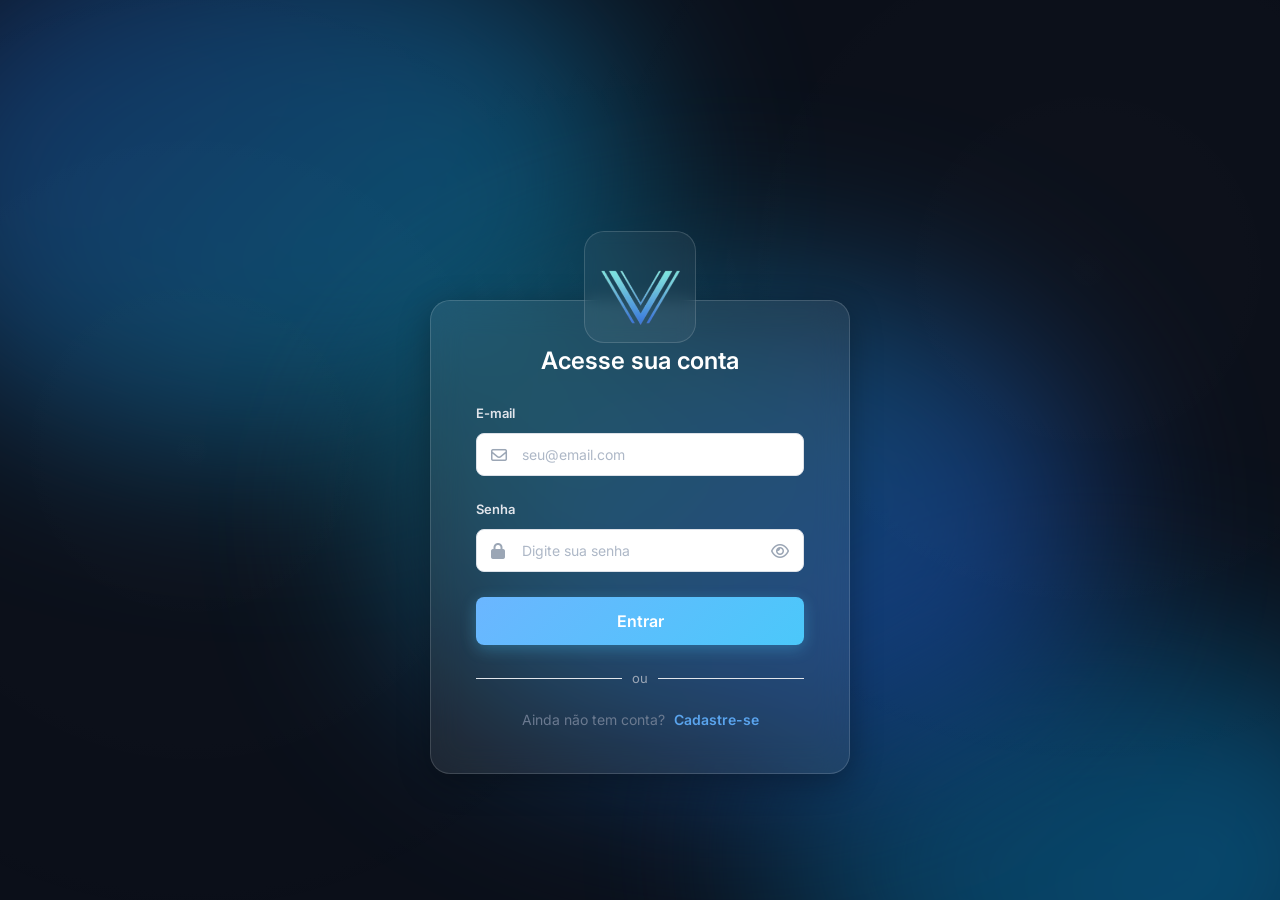
==== frontend/login.html @ cb5699d8 "update index" ====
<!DOCTYPE html>
<html lang="pt-BR">
<head>
    <meta charset="UTF-8">
    <meta name="viewport" content="width=device-width, initial-scale=1.0">
    <title>Vectra - Acesse sua conta</title>
    <link href="https://fonts.googleapis.com/css2?family=Inter:wght@400;500;600;700&display=swap" rel="stylesheet">
    <link rel="stylesheet" href="https://cdnjs.cloudflare.com/ajax/libs/font-awesome/6.4.0/css/all.min.css">
    <link rel="stylesheet" href="login.css">
</head>
<body>
    
    <div class="aurora-bg">
    <div class="aurora-blob blob-1"></div>
    <div class="aurora-blob blob-2"></div>
    <div class="aurora-blob blob-3"></div>
</div>

<div class="dashboard-content">
    </div>

    

    <div class="bg-lines"></div>
<div class="caixa-de-vidro-logo"></div>
<div class="logo-container">

        <img src="../image/logo_2.png" alt="Logo Vectra"
        class="logo-livre">
    
</div>



    <div class="login-card">
        <h2>Acesse sua conta</h2>
        <form action="#" method="POST" id="loginForm">

            <div class="input-group">
                <label for="email">E-mail</label>
                <div class="input-wrapper">
                    <i class="fa-regular fa-envelope icon-left"></i>
                    <input type="email" id="email" placeholder="seu@email.com" required>
                </div>
            </div>

            <div class="input-group">
                <label for="password">Senha</label>
                <div class="input-wrapper">
                    <i class="fa-solid fa-lock icon-left"></i>
                    <input type="password" id="password" placeholder="Digite sua senha" style="padding-right: 45px;" required>
                    <i class="fa-regular fa-eye icon-right" id="togglePassword"></i>
                </div>
            </div>

            

            <a href="#" id="loginBtn" class="login-btn" >Entrar</a>

            <div class="divider">
                <span>ou</span>
            </div>

            <div class="register-link">
                Ainda não tem conta? <a href="Cadastro.html">Cadastre-se</a>
            </div>
        </form>
    </div>

    <script src="../backend/Login.js"></script>
    
    <script>
    // ==========================================
    // 1. PROCURA OS ELEMENTOS NA TELA (UMA SÓ VEZ)
    // ==========================================
    const togglePassword = document.getElementById('togglePassword');
    const passwordInput = document.getElementById('password');
    const loginBtn = document.getElementById('loginBtn');
    const emailInput = document.getElementById('email');

    // ==========================================
    // 2. FUNCIONALIDADE DO OLHO (MOSTRAR/OCULTAR)
    // ==========================================
    if (togglePassword && passwordInput) {
        togglePassword.addEventListener('click', function () {
            const tipoAtual = passwordInput.getAttribute('type');
            const novoTipo = tipoAtual === 'password' ? 'text' : 'password';
            
            passwordInput.setAttribute('type', novoTipo);
            
            this.classList.toggle('fa-eye');
            this.classList.toggle('fa-eye-slash');
        });
    }

    // ==========================================
    // 3. FUNCIONALIDADE DE LOGIN DE TESTE
    // ==========================================
    if (loginBtn && emailInput && passwordInput) {
        loginBtn.addEventListener('click', function (evento) {
            evento.preventDefault(); // Impede recarregar a página

            const emailDigitado = emailInput.value;
            const senhaDigitada = passwordInput.value;

            if (emailDigitado === 'admin@gmail.com' && senhaDigitada === '123abc') {
                window.location.href = 'Tela principal/painel_principal.html'; // Sucesso! Vai para o painel
            } else {
                alert('E-mail ou senha incorretos. Tente novamente!'); // Erro!
            }
        });
    }
</script>


    
    
</body>
</html>
---- frontend/login.css ----
/* --- RESET BÁSICO --- */
* {
    margin: 0;
    padding: 0;
    box-sizing: border-box;
    font-family: 'Inter', sans-serif;
}

body {
    min-height: 100vh; /* Garante que o fundo cubra a tela toda */
    display: flex;
    flex-direction: column;
    align-items: center;
    justify-content: center;
    background: radial-gradient(circle at top, #2b4c7e 0%, #1e365a 40%, #172741 100%);
    margin: 0;
    /* Removi o overflow: hidden para permitir scroll se a janela for pequena */
}

/* --- LOGO VECTRA --- */
/* 1. O Alinhamento Geral (Para manter no centro da tela) */
.logo-container {
    display: flex;
    justify-content: center;
    width: 100%;
    margin-bottom: 20px;
}

/* 2. A CAIXA DE TRÁS (Onde fica o vidro e o espaço transparente) */
.caixa-de-vidro-logo {
    position: relative;
    display: flex;
    z-index: 9;
    justify-content: center;
    bottom: -165.75px;
    padding-top: 110px;
    padding-bottom: auto;
    padding-left: auto;
    padding-right: 110px;

    /* O Efeito de Vidro */
    background: rgba(255, 255, 255, 0.05);
    backdrop-filter: blur(8px);
    -webkit-backdrop-filter: blur(8px);
    border: 1px solid rgba(255, 255, 255, 0.15);
    border-radius: 20px; /* Os cantos redondos da caixa */
}

/* 3. A IMAGEM (Totalmente livre) */
.logo-livre {
    position: relative;
    bottom: -20px;
    left: 0.55rem;
    width: 360px;
    height: auto;
    display: block;
    z-index: 10;
}


/* --- IMAGEM DA LOGO (CONTROLO TOTAL DE TAMANHO E ESPAÇAMENTO) --- */
.logo-img {
    width: 100px;
    max-width: 800px; 
    height: auto;
    display: block;
    margin: 0 auto; 
    
}

.logo-glass-box {
    display: flex;
    justify-content: center;
    align-items: center;
    padding-top: auto;    
    padding-bottom: auto; 
    padding-left: -0.75rem;   
    padding-right: -0.75rem;  

    /* O efeito de vidro */
    border-radius: 20px;
    background: rgba(255, 255, 255, 0.05);
    backdrop-filter: blur(8px);
    -webkit-backdrop-filter: blur(8px);
    border: 1px solid rgba(255, 255, 255, 0.15);
}

/* 3. A HITBOX DA IMAGEM (Agora ela é apenas o "V") */
.logo-img {
    width: 320px; /* Define o tamanho exato da hitbox do V. Aumente se quiser o V maior! */
    height: auto;
    display: block;
    /* Removemos o padding daqui, pois agora ele está na .logo-glass-box */
}








.logo-text {
    color: #ffffff;
    font-size: 24px;
    font-weight: 700;
    letter-spacing: 2px;
    text-transform: uppercase;
}
/* --- CARTÃO DE LOGIN --- */
/* --- CARTÃO DE LOGIN COM EFEITO VIDRO (GLASSMORPHISM) --- */
 .login-card {
    position: relative;
    bottom: 100px;
    background: rgba(255, 255, 255, 0.08);
    backdrop-filter: blur(16px);
    -webkit-backdrop-filter: blur(16px); 
    border: 1px solid rgba(255, 255, 255, 0.15);
    box-shadow: 0 8px 32px 0 rgba(0, 0, 0, 0.3);
    width: 100%;
    max-width: 420px;
    padding: 45px;
    border-radius: 20px;
    z-index: 2;
    color: #ffffff; 
}

/* Ajuste rápido para o título do cartão ficar branco */
.login-card h2 {
    text-align: center;
    color: #ffffff; /* Antes era azul escuro, agora precisa ser claro */
    font-size: 24px;
    font-weight: 600;
    margin-bottom: 30px;
}

/* Ajuste para as labels (texto "E-mail" e "Senha") ficarem visíveis no vidro */
/* --- CAMPOS DE ENTRADA (ESPAÇAMENTOS) --- */

/* 1. Espaço entre os blocos inteiros (Ex: Distância entre o campo de E-mail e o de Senha) */
.input-group {
    margin-bottom: 25px; /* Aumentei de 20px para 25px para dar mais respiro geral */
}

/* 2. Espaço entre o texto (Label) e a caixa branca (Input) */
.input-group label {
    display: block;
    font-size: 13px;
    font-weight: 600;
    color: #e1e5eb; /* Mantemos a cor clara para contrastar com o vidro */
    margin-bottom: 12px; /* AQUI ESTÁ A MAGIA: Aumentamos este valor para afastar a caixa branca do texto */
}


.input-wrapper {
    position: relative;
    display: flex;
    align-items: center;
}

.input-wrapper i {
    position: absolute;
    color: #9ba6b5;
    font-size: 16px;
}

.input-wrapper .icon-left {
    left: 15px;
}

.input-wrapper .icon-right {
    right: 15px;
    cursor: pointer;
    transition: color 0.3s ease;
}

.input-wrapper .icon-right:hover {
    color: #55acee;
}

.input-wrapper input {
    width: 100%;
    padding: 12px 15px 12px 45px;
    border: 1px solid #dce1e8;
    border-radius: 8px;
    font-size: 14px;
    color: #333;
    outline: none;
    transition: border-color 0.3s ease;
    background-color: #ffffff;
}

.input-wrapper input::placeholder {
    color: #aeb8c7;
}

.input-wrapper input:focus {
    border-color: #55acee;
    box-shadow: 0 0 0 3px rgba(85, 172, 238, 0.1);
}

/* --- LINKS E BOTÕES --- */
.forgot-password {
    text-align: right;
    margin-top: -10px;
    margin-bottom: 25px;
}

.forgot-password a {
    font-size: 13px;
    color: #61a9f1;
    text-decoration: none;
    font-weight: 500;
    transition: opacity 0.3s ease;
}

.forgot-password a:hover {
    opacity: 0.8;
    text-decoration: underline;
}

.login-btn {
    width: 100%;
    padding: 14px;
    background: linear-gradient(135deg, #6bb6ff 0%, #4bc8fa 100%);
    color: white;
    border: none;
    border-radius: 8px;
    font-size: 16px;
    font-weight: 600;
    cursor: pointer;
    transition: transform 0.2s ease, box-shadow 0.2s ease;
    box-shadow: 0 4px 15px rgba(75, 200, 250, 0.3);
}

.login-btn:hover {
    transform: translateY(-2px);
    box-shadow: 0 6px 20px rgba(75, 200, 250, 0.4);
}

/* --- DIVISOR "OU" --- */
.divider {
    display: flex;
    align-items: center;
    text-align: center;
    margin: 25px 0;
    color: #9ba6b5;
    font-size: 13px;
}

.divider::before,
.divider::after {
    content: '';
    flex: 1;
    border-bottom: 1px solid #e1e5eb;
}

.divider span {
    padding: 0 10px;
}

/* --- LINK DE CADASTRO --- */
.register-link {
    text-align: center;
    font-size: 14px;
    color: #6b7a90;
}

.register-link a {
    color: #5aa4ed;
    text-decoration: none;
    font-weight: 600;
    margin-left: 5px;
}

.register-link a:hover {
    text-decoration: underline;
}

/* Efeitos visuais de fundo (linhas sutis) */
.bg-lines {
    position: absolute;
    top: 0;
    left: 0;
    width: 100%;
    height: 100%;
    pointer-events: none;
    z-index: 1;
    opacity: 0.2;
    background-image: 
        radial-gradient(circle at 15% 50%, rgba(255, 255, 255, 0.08) 0%, transparent 50%),
        radial-gradient(circle at 85% 30%, rgba(255, 255, 255, 0.08) 0%, transparent 50%);
}

/* --- FUNDO AURORA (DASHBOARD) --- */

/* 1. O Container Principal */
.aurora-bg {
    position: fixed;     /* Mantém o fundo fixo mesmo se fizer scroll */
    top: 0;
    left: 0;
    width: 100vw;        /* Ocupa 100% da largura da tela */
    height: 100vh;       /* Ocupa 100% da altura da tela */
    background-color: #0b0f19; /* Cor base super escura (Azul quase preto) */
    z-index: -1;         /* Envia para trás de tudo na tela */
    overflow: hidden;    /* Impede que o desfoque vaze e crie barras de rolagem */
}

/* 2. Propriedades base das formas de luz */
.aurora-blob {
    position: absolute;
    filter: blur(90px);  /* O SEGREDO: um desfoque gigante para misturar as cores */
    opacity: 0.6;        /* Deixa um pouco transparente para não ofuscar o texto */
    border-radius: 50%;  /* Formato circular arredondado */
    /* Chama a animação 'moveAurora', dura 20s, repete infinitamente e vai e volta (alternate) */
    animation: moveAurora 20s infinite alternate ease-in-out; 
}

/* 3. Definindo as cores e posições de cada luz */

/* Luz 1: Tons de Azul Escuro e Ciano */
.blob-1 {
    width: 60vw;
    height: 60vh;
    background: linear-gradient(135deg, #1e3a8a, #0891b2);
    top: -10%;
    left: -10%;
    animation-delay: 0s; /* Começa a animar imediatamente */
}

/* Luz 2: Tons de Roxo Profundo e Magenta Escuro */
/* Luz 2: Tons de Azul Oceano e Ciano Escuro (Roxo removido) */
.blob-2 {
    width: 50vw;
    height: 50vh;
    /* Trocamos o roxo por tons de azul e ciano profundos */
    background: linear-gradient(135deg, #0c4a6e, #0284c7); 
    bottom: -20%;
    right: -10%;
    animation-delay: -5s;
}

/* Luz 3: Tons de Turquesa Escuro e Azul Royal */
.blob-3 {
    width: 55vw;
    height: 55vh;
    background: linear-gradient(135deg, #0f766e, #1d4ed8);
    top: 30%;
    left: 30%;
    animation-delay: -10s; /* Começa ainda em outro ponto para não ficarem iguais */
}

/* 4. A Animação (Como elas se movem) */
@keyframes moveAurora {
    0% {
        /* Posição inicial: sem movimento, tamanho normal */
        transform: translate(0, 0) scale(1) rotate(0deg);
    }
    50% {
        /* No meio: movem-se um pouco para baixo e direita, aumentam um pouco e rodam */
        transform: translate(8%, 12%) scale(1.15) rotate(15deg);
    }
    100% {
        /* No fim: movem-se para cima e esquerda, diminuem e rodam para o outro lado */
        transform: translate(-8%, -10%) scale(0.9) rotate(-10deg);
    }
}

/* --- CONTEÚDO DO DASHBOARD --- */
/* Apenas um exemplo para garantir que o texto fica legível por cima */
.dashboard-content {
    position: relative;
    z-index: 1; /* Garante que fica por cima do fundo .aurora-bg */
    color: #ffffff; /* Texto branco para dar contraste com o fundo escuro */
    padding: 20px;
}

/* --- BOTÃO DE ENTRAR (AGORA COMO LINK) --- */
.login-btn {
    /* Estas duas linhas são essenciais para links que parecem botões */
    text-decoration: none; /* Remove a linha de sublinhado do link */
    display: block;        /* Garante que o link se comporta como um bloco/caixa e não como texto */
    text-align: center;    /* Centraliza o texto 'Entrar' */
    
    /* ... (mantenha o resto das cores, padding e border-radius que já tinha aqui!) ... */
}

/* --- ENVOLVÓRIO DO INPUT (A sua classe input-wrapper) --- */
.input-wrapper {
    position: relative; /* Essencial para que os ícones fiquem "presos" aqui dentro */
    display: flex;
    align-items: center;
    width: 100%;
}

/* O campo de texto precisa de espaço dos dois lados para não escrever por cima dos ícones */
.input-wrapper input {
    width: 100%;
    padding-left: 45px;  /* Espaço para o cadeado na esquerda */
    /* O padding-right: 45px; você já colocou direto no HTML, o que é ótimo! */
}

/* --- OS ÍCONES --- */
/* Cadeado na esquerda */
.icon-left {
    position: absolute;
    left: 15px;
    color: #a0a5ab; /* Ajuste para a cor que preferir */
}

/* Olho na direita */
.icon-right {
    position: absolute;
    right: 15px;
    color: #a0a5ab; /* Ajuste para a cor que preferir */
    cursor: pointer; /* Transforma o rato numa mãozinha para indicar que é clicável */
    transition: color 0.3s ease;
}

/* Efeito ao passar o rato no olho */
.icon-right:hover {
    color: #ffffff;
}
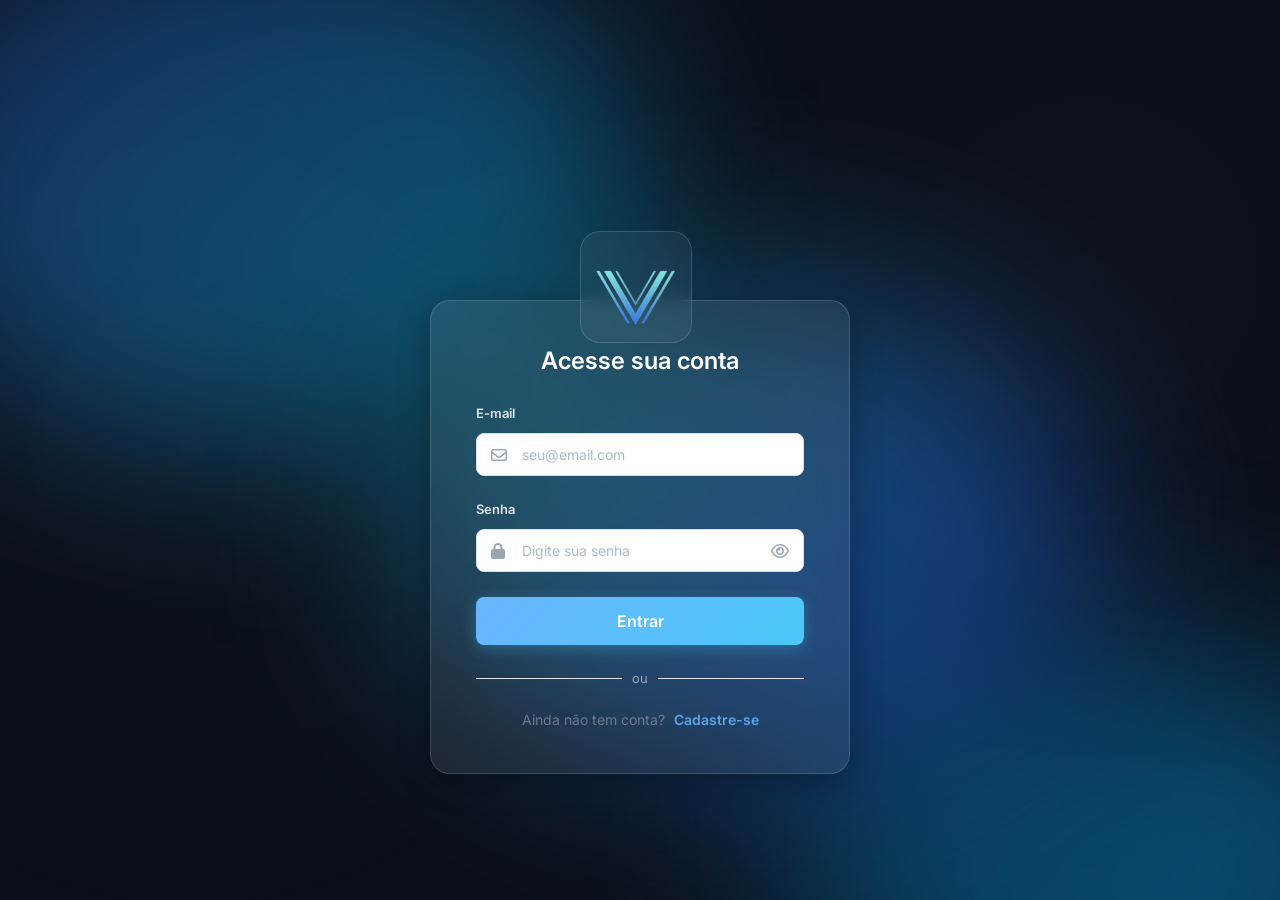
==== commit 235aa30e: "update mysql" ====
--- a/frontend/login.html
+++ b/frontend/login.html
@@ -67,50 +67,7 @@
         </form>
     </div>
 
-    <script src="../backend/Login.js"></script>
-    
-    <script>
-    // ==========================================
-    // 1. PROCURA OS ELEMENTOS NA TELA (UMA SÓ VEZ)
-    // ==========================================
-    const togglePassword = document.getElementById('togglePassword');
-    const passwordInput = document.getElementById('password');
-    const loginBtn = document.getElementById('loginBtn');
-    const emailInput = document.getElementById('email');
-
-    // ==========================================
-    // 2. FUNCIONALIDADE DO OLHO (MOSTRAR/OCULTAR)
-    // ==========================================
-    if (togglePassword && passwordInput) {
-        togglePassword.addEventListener('click', function () {
-            const tipoAtual = passwordInput.getAttribute('type');
-            const novoTipo = tipoAtual === 'password' ? 'text' : 'password';
-            
-            passwordInput.setAttribute('type', novoTipo);
-            
-            this.classList.toggle('fa-eye');
-            this.classList.toggle('fa-eye-slash');
-        });
-    }
-
-    // ==========================================
-    // 3. FUNCIONALIDADE DE LOGIN DE TESTE
-    // ==========================================
-    if (loginBtn && emailInput && passwordInput) {
-        loginBtn.addEventListener('click', function (evento) {
-            evento.preventDefault(); // Impede recarregar a página
-
-            const emailDigitado = emailInput.value;
-            const senhaDigitada = passwordInput.value;
-
-            if (emailDigitado === 'admin@gmail.com' && senhaDigitada === '123abc') {
-                window.location.href = 'Tela principal/painel_principal.html'; // Sucesso! Vai para o painel
-            } else {
-                alert('E-mail ou senha incorretos. Tente novamente!'); // Erro!
-            }
-        });
-    }
-</script>
+    <script src="login.js"></script>
 
 
     
--- a/frontend/login.css
+++ b/frontend/login.css
@@ -24,6 +24,7 @@
     justify-content: center;
     width: 100%;
     margin-bottom: 20px;
+    
 }
 
 /* 2. A CAIXA DE TRÁS (Onde fica o vidro e o espaço transparente) */
@@ -33,6 +34,7 @@
     z-index: 9;
     justify-content: center;
     bottom: -165.75px;
+    right: 0.25rem;
     padding-top: 110px;
     padding-bottom: auto;
     padding-left: auto;
@@ -48,9 +50,11 @@
 
 /* 3. A IMAGEM (Totalmente livre) */
 .logo-livre {
+    display: flex;
+    align-items: center;
     position: relative;
     bottom: -20px;
-    left: 0.55rem;
+    left: 4.10px;
     width: 360px;
     height: auto;
     display: block;
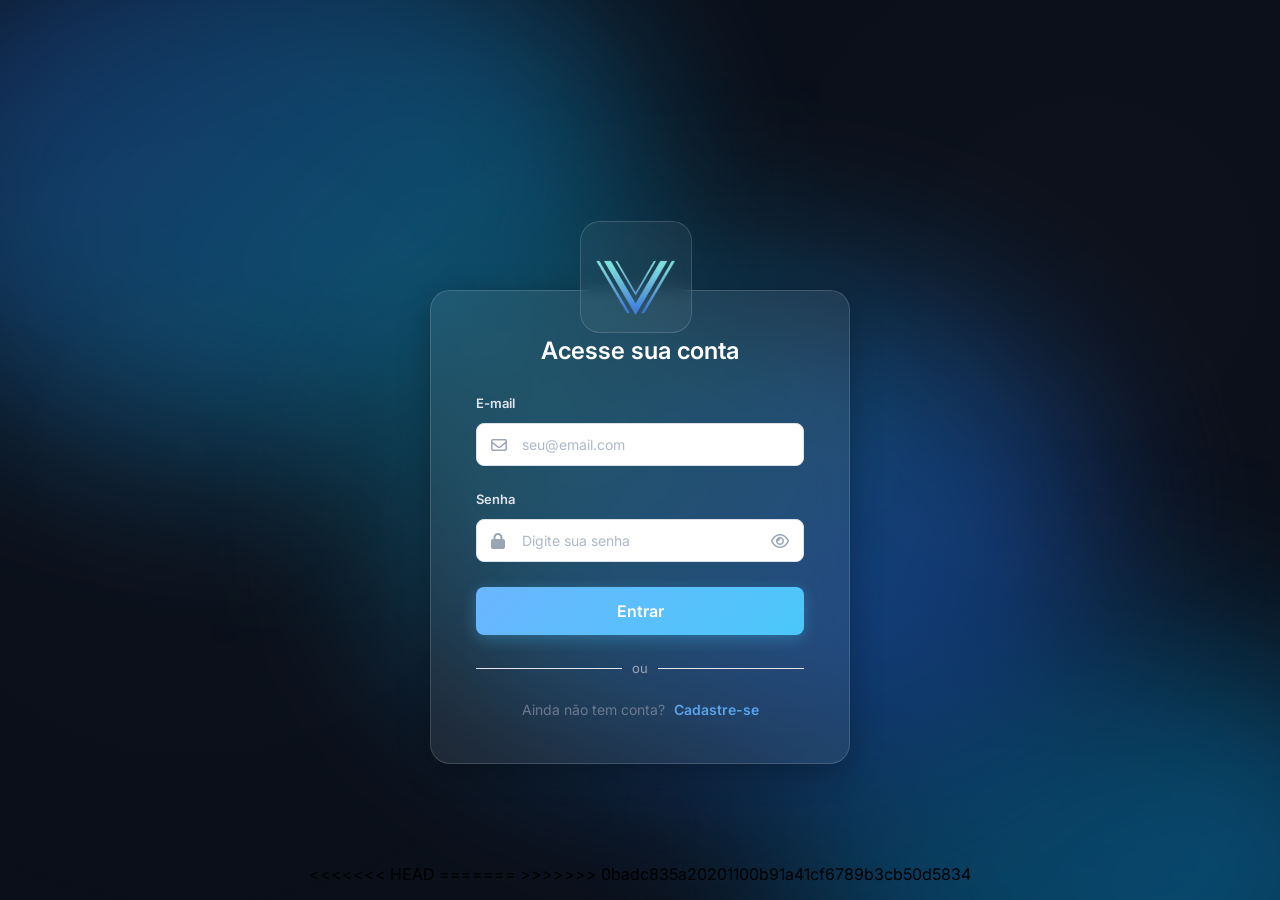
==== commit 8b2cce8a: "Merge branch 'main' of https://github.com/HenriqueSenai12/Vectra--1-" ====
--- a/frontend/login.html
+++ b/frontend/login.html
@@ -67,7 +67,55 @@
         </form>
     </div>
 
-    <script src="login.js"></script>
+<<<<<<< HEAD
+    <script src="../backend/Login.js"></script>
+    <script src="../scripts.js"></script>
+=======
+    <script src="../backend/login.js"></script>
+    
+    <script>
+    // ==========================================
+    // 1. PROCURA OS ELEMENTOS NA TELA (UMA SÓ VEZ)
+    // ==========================================
+    const togglePassword = document.getElementById('togglePassword');
+    const passwordInput = document.getElementById('password');
+    const loginBtn = document.getElementById('loginBtn');
+    const emailInput = document.getElementById('email');
+
+    // ==========================================
+    // 2. FUNCIONALIDADE DO OLHO (MOSTRAR/OCULTAR)
+    // ==========================================
+    if (togglePassword && passwordInput) {
+        togglePassword.addEventListener('click', function () {
+            const tipoAtual = passwordInput.getAttribute('type');
+            const novoTipo = tipoAtual === 'password' ? 'text' : 'password';
+            
+            passwordInput.setAttribute('type', novoTipo);
+            
+            this.classList.toggle('fa-eye');
+            this.classList.toggle('fa-eye-slash');
+        });
+    }
+
+    // ==========================================
+    // 3. FUNCIONALIDADE DE LOGIN DE TESTE
+    // ==========================================
+    if (loginBtn && emailInput && passwordInput) {
+        loginBtn.addEventListener('click', function (evento) {
+            evento.preventDefault(); // Impede recarregar a página
+
+            const emailDigitado = emailInput.value;
+            const senhaDigitada = passwordInput.value;
+
+            if (emailDigitado === 'admin@gmail.com' && senhaDigitada === '123abc') {
+                window.location.href = 'Tela principal/painel_principal.html'; // Sucesso! Vai para o painel
+            } else {
+                alert('E-mail ou senha incorretos. Tente novamente!'); // Erro!
+            }
+        });
+    }
+</script>
+>>>>>>> 0badc835a20201100b91a41cf6789b3cb50d5834
 
 
     
